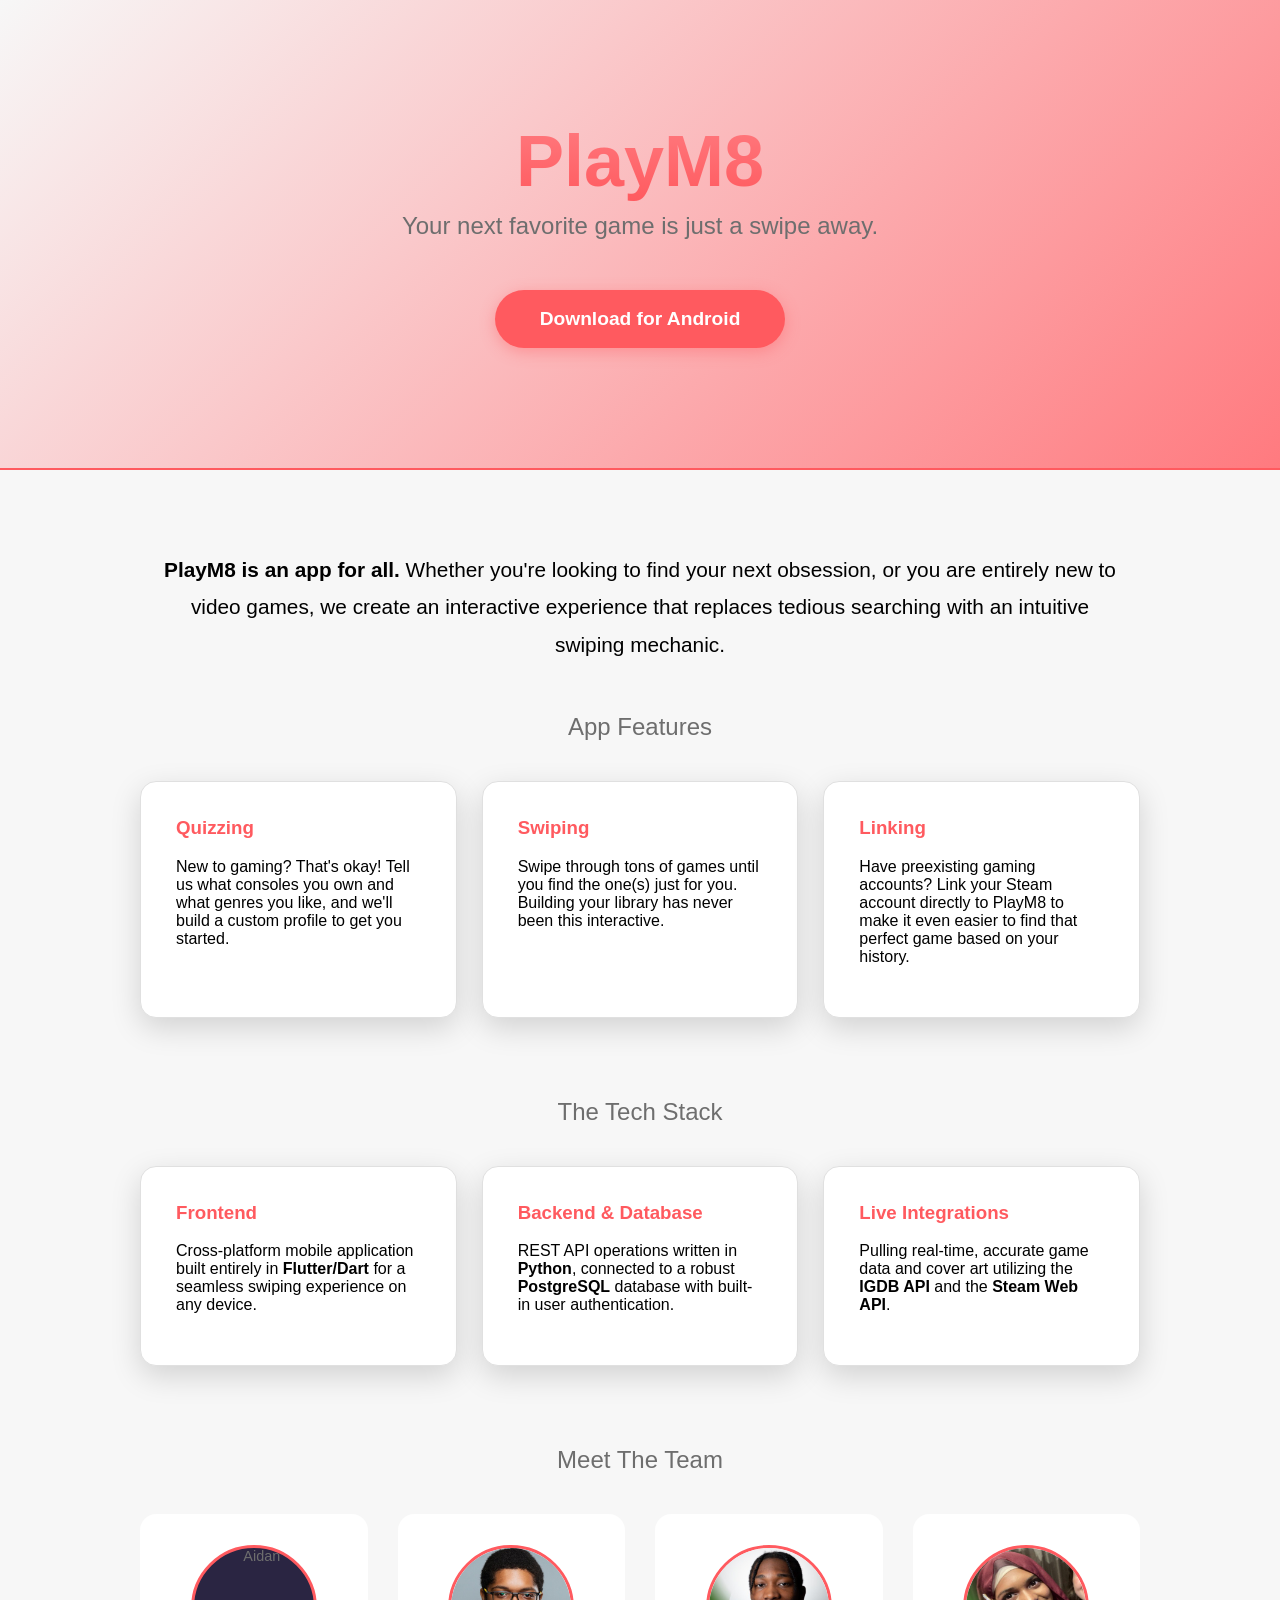
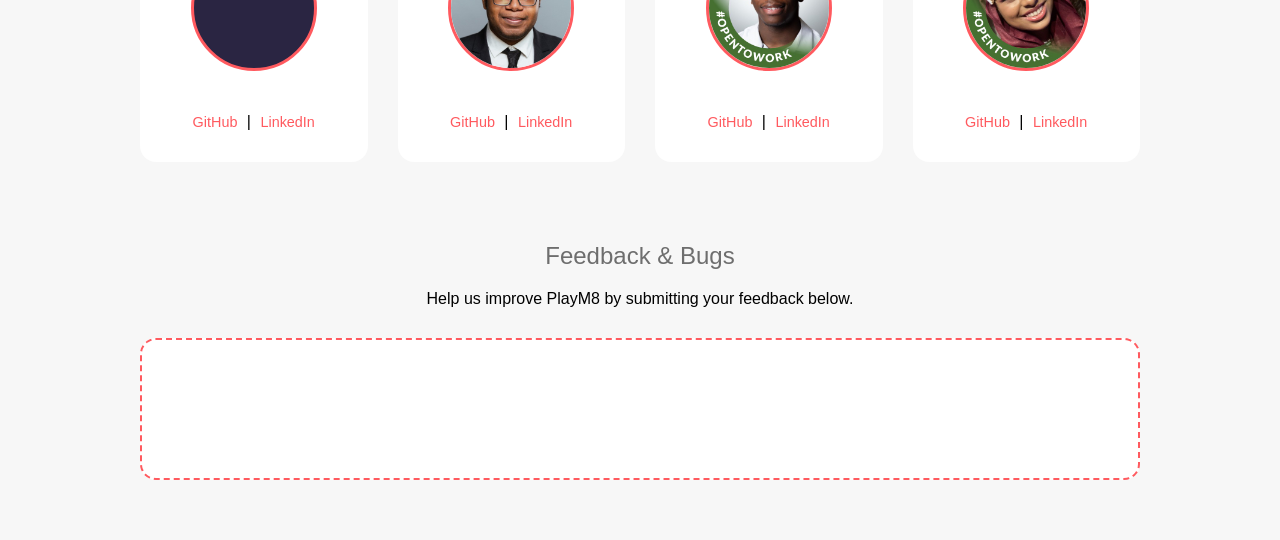
==== docs/index.html @ 74100040 "i added a project overview website to a Docs folder in our project" ====
<!DOCTYPE html>
<html lang="en">

<head>
    <meta charset="UTF-8">
    <meta name="viewport" content="width=device-width, initial-scale=1.0">
    <title>PlayM8 | Your Next Favorite Game</title>
    <link rel="stylesheet" href="web_Styles.css">
</head>

<body>

    

    <header>
        <h1>PlayM8</h1>
        <h2>Your next favorite game is just a swipe away.</h2>

        <a href="#demo-link" class="btn">Download for Android</a>
    </header>

    <div class="container">
        <div class="pitch">
            <p><strong>PlayM8 is an app for all.</strong> Whether you're looking to find your next obsession, or you are
                entirely new to video games, we create an interactive experience that replaces tedious searching with an
                intuitive swiping mechanic.</p>
        </div>

        <h2>App Features</h2>
        <div class="grid">
            <div class="card">
                <h3>Quizzing</h3>
                <p>New to gaming? That's okay! Tell us what consoles you own and what genres you like, and we'll build a
                    custom profile to get you started.</p>
            </div>
            <div class="card">
                <h3>Swiping</h3>
                <p>Swipe through tons of games until you find the one(s) just for you. Building your library has never
                    been this interactive.</p>
            </div>
            <div class="card">
                <h3>Linking</h3>
                <p>Have preexisting gaming accounts? Link your Steam account directly to PlayM8 to make it even easier
                    to find that perfect game based on your history.</p>
            </div>
        </div>

        <h2 style="margin-top: 80px;">The Tech Stack</h2>
        <div class="grid">
            <div class="card">
                <h3>Frontend</h3>
                <p>Cross-platform mobile application built entirely in <strong>Flutter/Dart</strong> for a seamless
                    swiping experience on any device.</p>
            </div>
            <div class="card">
                <h3>Backend & Database</h3>
                <p>REST API operations written in <strong>Python</strong>, connected to a robust
                    <strong>PostgreSQL</strong> database with built-in user authentication.</p>
            </div>
            <div class="card">
                <h3>Live Integrations</h3>
                <p>Pulling real-time, accurate game data and cover art utilizing the <strong>IGDB API</strong> and the
                    <strong>Steam Web API</strong>.</p>
            </div>
        </div>

        <h2 style="margin-top: 80px;">Meet The Team</h2>
        <div class="team-grid">

            <!-- Aidan -->
            <div class="team-member">
                <div class="profile-pic">
                    <img src="aidan.jpg" alt="Aidan">
                </div>
                <h3>Aidan McNamara</h3>
                <div class="team-links">
                    <a href="https://github.com/Aidmac88992">GitHub</a> | <a
                        href="https://www.linkedin.com/in/aidan-p-mcnamara/">LinkedIn</a>
                </div>
            </div>

            <!-- Tyler -->
            <div class="team-member">
                <div class="profile-pic">
                    <img src="Tyler Hamilton_photo.jpg" alt="Tyler">
                </div>
                <h3>Tyler Hamilton</h3>
                <div class="team-links">
                    <a href="https://github.com/tylerhamilton-blip">GitHub</a> | <a
                        href="https://www.linkedin.com/in/tyler-hamilton-974819229/">LinkedIn</a>
                </div>
            </div>

            <!-- Xavion -->
            <div class="team-member">
                <div class="profile-pic">
                    <img src="Xavion Lewis_photo.jpg" alt="Xavion">
                </div>
                <h3>Xavion Lewis</h3>
                <div class="team-links">
                    <a href="https://github.com/XLewis20">GitHub</a> | <a
                        href="https://www.linkedin.com/in/xavion-lewis-5605b22b9/">LinkedIn</a>
                </div>
            </div>

            <!-- Wallie -->
            <div class="team-member">
                <div class="profile-pic">
                    <img src="Nawal_(Wallie)_Moid_photo.jpg" alt="Wallie">
                </div>
                <h3>Wallie Moid</h3>
                <div class="team-links">
                    <a href="#">GitHub</a> | <a href="https://www.linkedin.com/in/wallie/">LinkedIn</a>
                </div>
            </div>

        </div>

        <h2 style="margin-top: 80px;">Feedback & Bugs</h2>
        <p>Help us improve PlayM8 by submitting your feedback below.</p>
        <div class="form-placeholder">
            <iframe data-tally-src="https://tally.so/embed/ODjr8k?alignLeft=1&hideTitle=1&dynamicHeight=1" 
            loading="lazy" 
            width="100%" 
            height="0" 
            frameborder="0" 
            marginheight="0" 
            marginwidth="0" 
            title="PlayM8 User feedback"></iframe>
<script>var d=document,w="https://tally.so/widgets/embed.js",v=function(){"undefined"!=typeof Tally?Tally.loadEmbeds():d.querySelectorAll("iframe[data-tally-src]:not([src])").forEach((function(e){e.src=e.dataset.tallySrc}))};if("undefined"!=typeof Tally)v();else if(d.querySelector('script[src="'+w+'"]')==null){var s=d.createElement("script");s.src=w,s.onload=v,s.onerror=v,d.body.appendChild(s);}</script>
        </div>
    </div>

</body>

</html>
---- docs/web_Styles.css ----
/* 1. Default to Light Mode */
:root {
    --bg-color: #F7F7F7;
    --card-bg: #FFFFFF;
    --primary: #FF5A5F;
    --secondary: #FF7A7F;
    --text-main: #000000;
    --text-muted: #6E6E6E;
    --card-border: #E0E0E0; 
}

/* 2. Auto-switch to Dark Mode if the user's device is in Dark Mode */
@media (prefers-color-scheme: dark) {
    :root {
        --bg-color: #121212;
        --card-bg: #1E1E1E;
        --primary: #FF5A5F;
        --secondary: #FF7A7F;
        --text-main: #EAEAEA;
        --text-muted: #9ca3af; /* Slightly lighter gray for readability on dark */
        --card-border: rgba(255, 255, 255, 0.05);
    }
}

body {
    margin: 0;
    font-family: 'Segoe UI', Tahoma, Geneva, Verdana, sans-serif;
    background-color: var(--bg-color);
    color: var(--text-main);
    text-align: center;
}
header {
    padding: 120px 20px;
    background: linear-gradient(135deg, var(--bg-color), var(--secondary));
    border-bottom: 2px solid var(--primary);
}
h1 {
    font-size: 4.5rem;
    margin: 0;
    /* This creates a gradient using your Red2 and Red1 colors */
    background: -webkit-linear-gradient(var(--secondary), var(--primary));
    -webkit-background-clip: text;
    -webkit-text-fill-color: transparent;
}
h2 {
    font-weight: 300;
    margin-top: 10px;
    color: var(--text-muted);
}
.container {
    max-width: 1000px;
    margin: 0 auto;
    padding: 60px 20px;
}
.pitch {
    font-size: 1.3rem;
    line-height: 1.8;
    margin-bottom: 50px;
    padding: 0 20px;
}
.grid {
    display: grid;
    grid-template-columns: repeat(auto-fit, minmax(300px, 1fr));
    gap: 25px;
    margin-top: 40px;
}
.card {
    background-color: var(--card-bg);
    padding: 35px;
    border-radius: 16px;
    box-shadow: 0 10px 30px rgba(0,0,0,0.15); /* Slightly softened the shadow */
    border: 1px solid var(--card-border); /* UPDATE THIS LINE */
    text-align: left;
    transition: transform 0.3s ease;
}
.card:hover {
    transform: translateY(-5px);
    border-color: var(--primary);
}
.card h3 {
    color: var(--primary);
    margin-top: 0;
}
.btn {
    display: inline-block;
    padding: 18px 45px;
    background-color: var(--primary);
    color: white;
    text-decoration: none;
    border-radius: 30px;
    font-size: 1.2rem;
    font-weight: bold;
    margin-top: 30px;
    transition: all 0.3s ease;
    /* Updated to a red shadow */
    box-shadow: 0 4px 15px rgba(255, 90, 95, 0.4); 
}

.btn:hover {
    transform: translateY(-3px);
    /* Updated to a stronger red shadow on hover */
    box-shadow: 0 6px 20px rgba(255, 90, 95, 0.6); 
    background-color: var(--secondary); /* Lightens slightly on hover */
}

/* Meet The Team Section */
.team-grid {
    display: grid;
    grid-template-columns: repeat(auto-fit, minmax(200px, 1fr));
    gap: 30px;
    margin-top: 40px;
}
.team-member {
    background-color: var(--card-bg);
    padding: 30px 20px;
    border-radius: 16px;
    border: 1px solid rgba(255,255,255,0.05);
}
.profile-pic {
    width: 120px;
    height: 120px;
    border-radius: 50%;
    background-color: #2a2542;
    margin: 0 auto 15px auto;
    border: 3px solid var(--primary);
    display: flex;
    align-items: center;
    justify-content: center;
    color: var(--text-muted);
    font-size: 0.9rem;
    overflow: hidden;
}
/* Use this class to add an actual image later */
.profile-pic img {
    width: 100%;
    height: 100%;
    object-fit: cover;
}
.team-member h3 {
    margin: 10px 0 5px 0;
    color: white;
    font-size: 1.2rem;
}
.team-links a {
    color: var(--primary);
    text-decoration: none;
    font-size: 0.9rem;
    margin: 0 5px;
}
.team-links a:hover {
    text-decoration: underline;
}

.form-placeholder {
    background-color: var(--card-bg);
    padding: 60px;
    border-radius: 16px;
    border: 2px dashed var(--primary);
    margin-top: 30px;
    color: var(--text-muted);
}
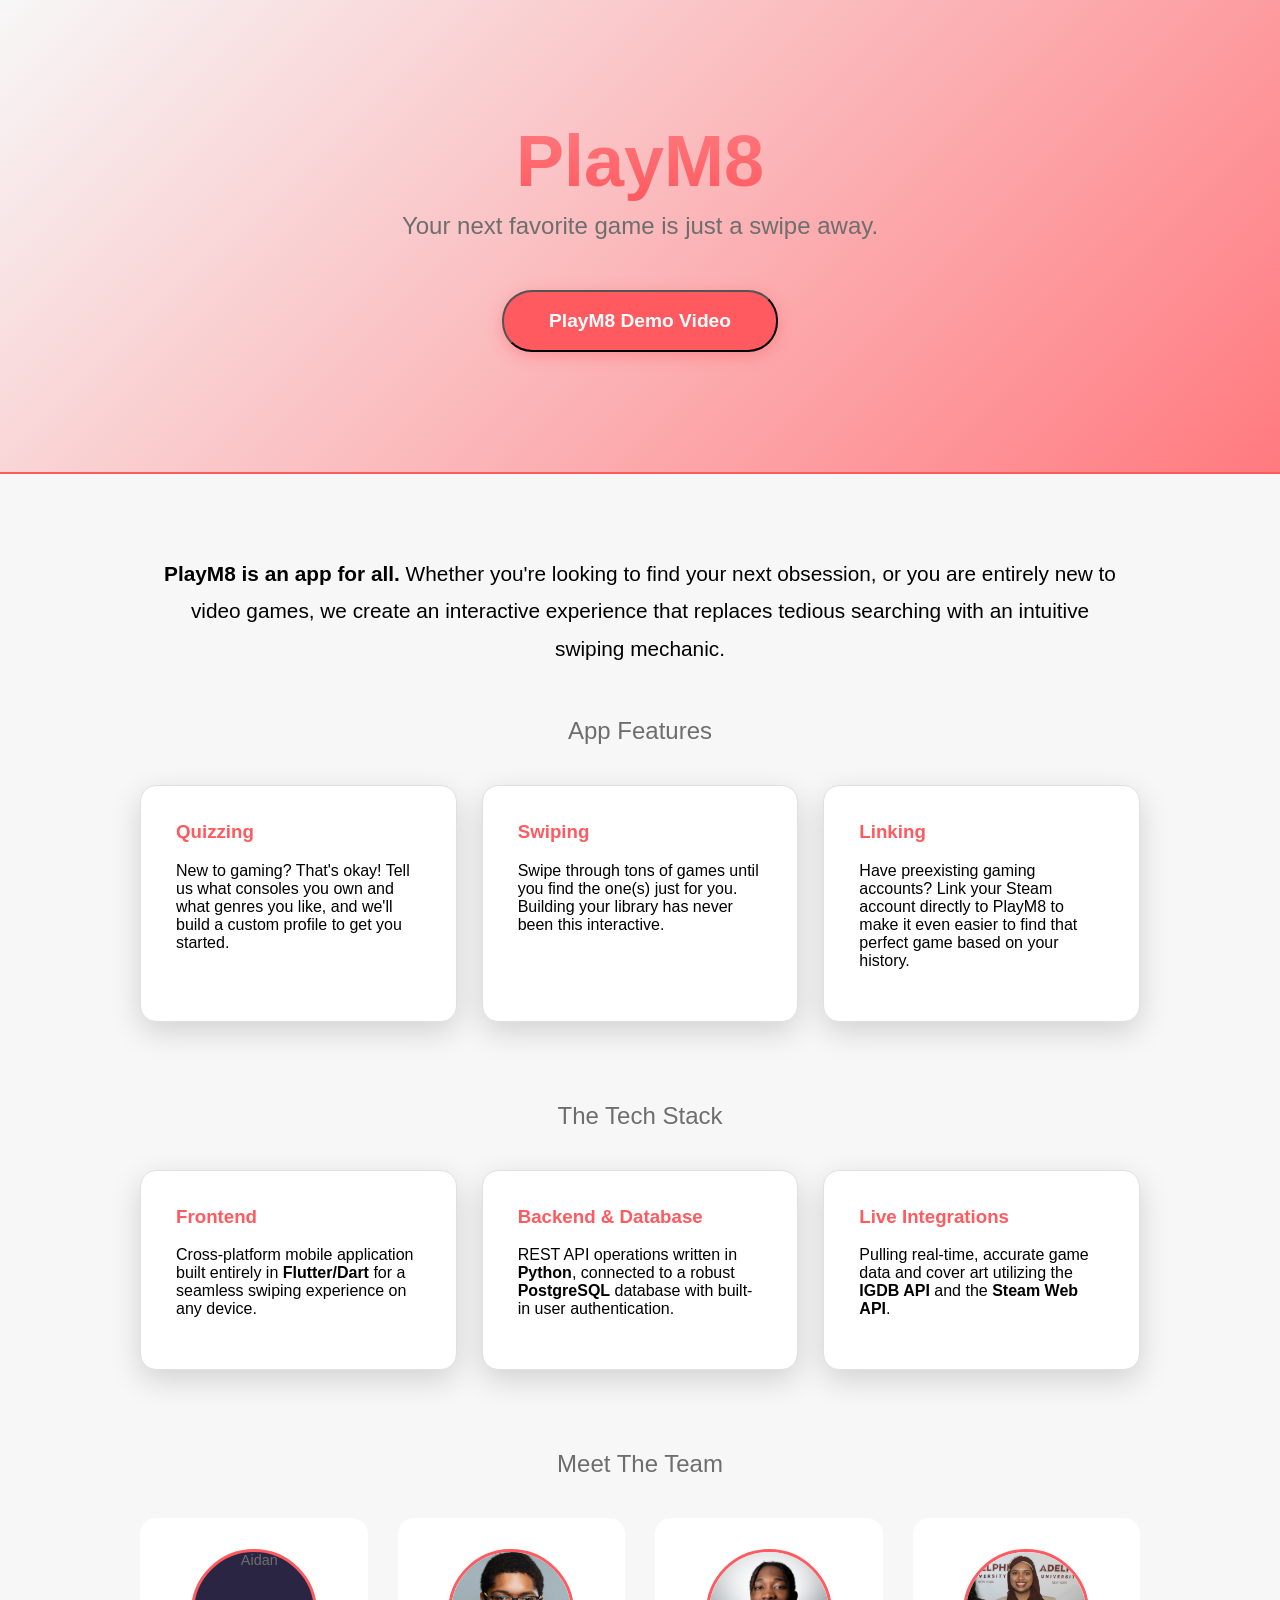
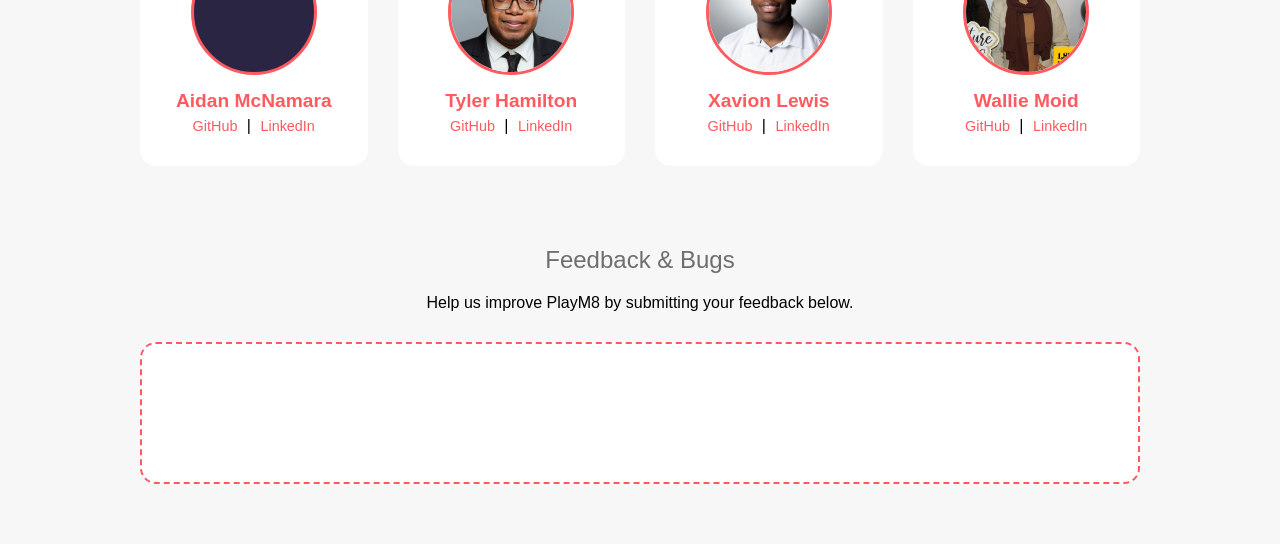
==== commit 9e1c1473: "Added the photos and demo videos" ====
--- a/docs/index.html
+++ b/docs/index.html
@@ -16,7 +16,7 @@
         <h1>PlayM8</h1>
         <h2>Your next favorite game is just a swipe away.</h2>
 
-        <a href="#demo-link" class="btn">Download for Android</a>
+        <button onclick="window.open('https://drive.google.com/drive/folders/1PfGuOJiy7kUqla5a92ucGP-e-MrvBQDW?usp=sharing', '_blank');" class="btn">PlayM8 Demo Video</button>
     </header>
 
     <div class="container">
@@ -70,7 +70,7 @@
             <!-- Aidan -->
             <div class="team-member">
                 <div class="profile-pic">
-                    <img src="aidan.jpg" alt="Aidan">
+                    <img src="Aidan_Profile.jpg" alt="Aidan" id="Aidan-photo">
                 </div>
                 <h3>Aidan McNamara</h3>
                 <div class="team-links">
@@ -94,7 +94,7 @@
             <!-- Xavion -->
             <div class="team-member">
                 <div class="profile-pic">
-                    <img src="Xavion Lewis_photo.jpg" alt="Xavion">
+                    <img src="20240304_xavion_lewis01.jpg" alt="Xavion">
                 </div>
                 <h3>Xavion Lewis</h3>
                 <div class="team-links">
@@ -106,11 +106,11 @@
             <!-- Wallie -->
             <div class="team-member">
                 <div class="profile-pic">
-                    <img src="Nawal_(Wallie)_Moid_photo.jpg" alt="Wallie">
+                    <img src="Wallie profile.png" alt="Wallie">
                 </div>
                 <h3>Wallie Moid</h3>
                 <div class="team-links">
-                    <a href="#">GitHub</a> | <a href="https://www.linkedin.com/in/wallie/">LinkedIn</a>
+                    <a href="https://github.com/walliemoid">GitHub</a> | <a href="https://www.linkedin.com/in/wallie/">LinkedIn</a>
                 </div>
             </div>
 
--- a/docs/web_Styles.css
+++ b/docs/web_Styles.css
@@ -139,7 +139,7 @@
 }
 .team-member h3 {
     margin: 10px 0 5px 0;
-    color: white;
+    color: var(--primary);
     font-size: 1.2rem;
 }
 .team-links a {
@@ -159,4 +159,8 @@
     border: 2px dashed var(--primary);
     margin-top: 30px;
     color: var(--text-muted);
+}
+
+#Aidan-photo{
+    margin-left: -5px;
 }
